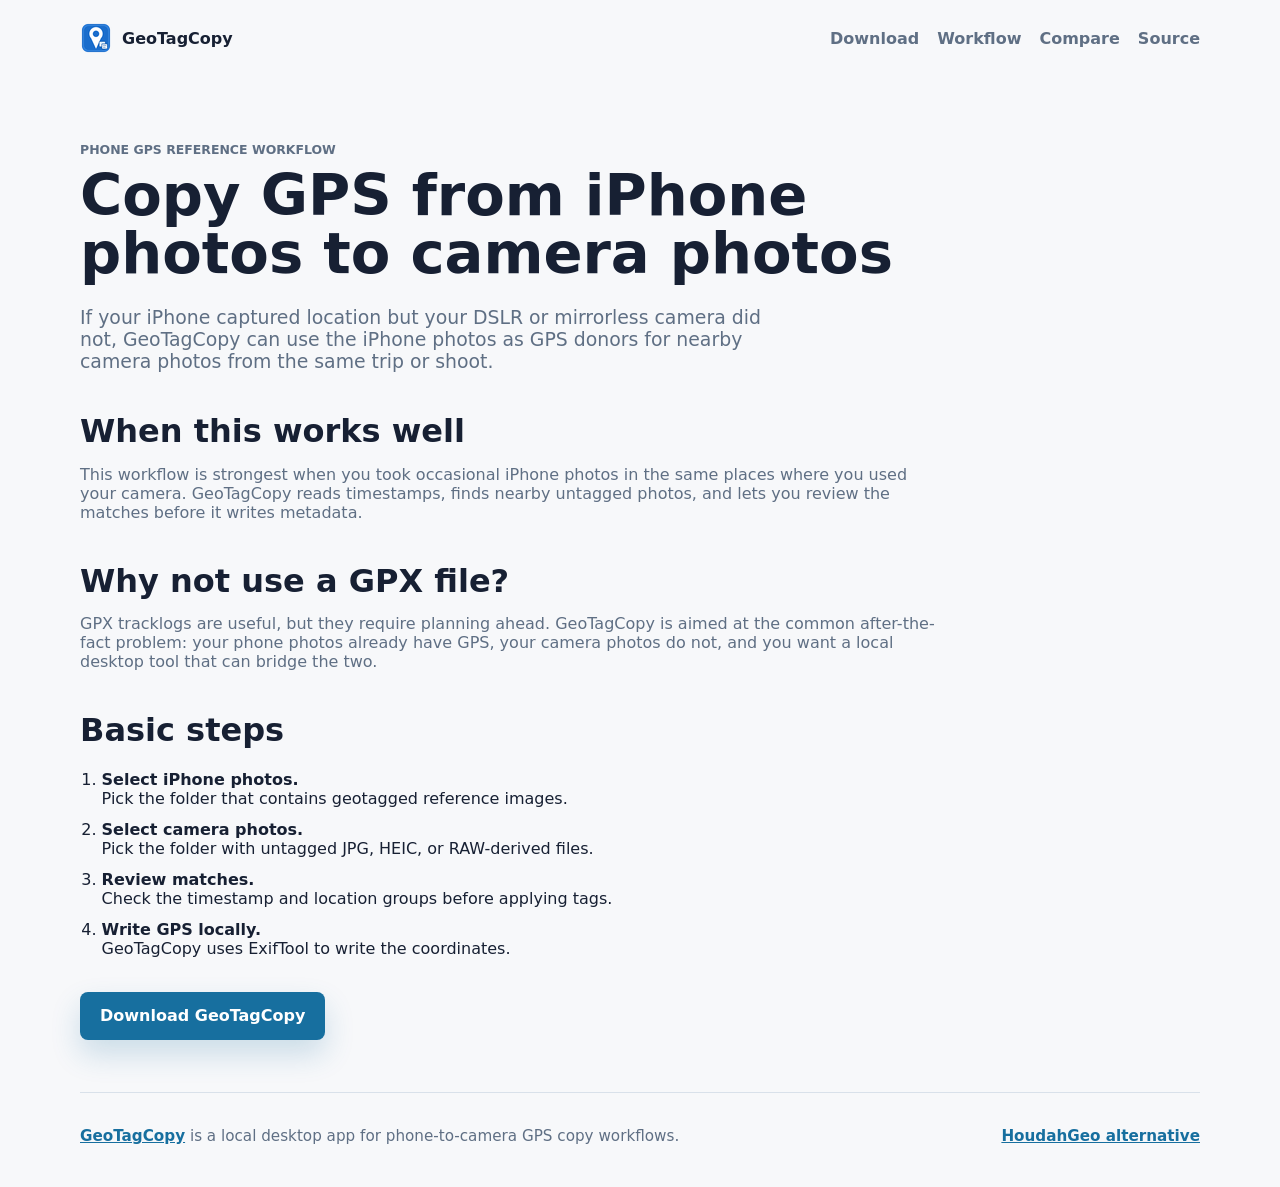
==== site/copy-gps-from-iphone-photos.html @ 1dbddce4 "Enhance site configuration and SEO metadata - Updated the deployment workflow to template site files" ====
<!doctype html>
<html lang="en">
  <head>
    <meta charset="utf-8">
    <meta name="viewport" content="width=device-width, initial-scale=1">
    <title>Copy GPS from iPhone Photos to Camera Photos - GeoTagCopy</title>
    <meta
      name="description"
      content="Use GeoTagCopy to copy GPS coordinates from geotagged iPhone photos to untagged DSLR or mirrorless camera photos by timestamp. Local desktop workflow, no GPX tracklog required."
    >
    <link rel="canonical" href="__SITE_URL__/copy-gps-from-iphone-photos.html">
    <meta property="og:title" content="Copy GPS from iPhone Photos to Camera Photos">
    <meta
      property="og:description"
      content="A local desktop workflow for using iPhone photos as GPS reference images for camera files."
    >
    <meta property="og:type" content="article">
    <meta property="og:url" content="__SITE_URL__/copy-gps-from-iphone-photos.html">
    <meta property="og:image" content="__SITE_URL__/assets/icon.png">
    <link rel="icon" href="assets/favicon.ico">
    <link rel="apple-touch-icon" href="assets/icon.png">
    <link rel="stylesheet" href="styles.css">
  </head>
  <body>
    <header class="site-header">
      <a class="brand" href="index.html" aria-label="GeoTagCopy home">
        <img src="assets/favicon-32.png" width="32" height="32" alt="">
        <span>GeoTagCopy</span>
      </a>
      <nav aria-label="Primary navigation">
        <a href="index.html#download">Download</a>
        <a href="index.html#workflow">Workflow</a>
        <a href="index.html#compare">Compare</a>
        <a href="https://github.com/cloudsecmentor/geotagcopy">Source</a>
      </nav>
    </header>

    <main>
      <article class="content-page">
        <p class="eyebrow">Phone GPS reference workflow</p>
        <h1>Copy GPS from iPhone photos to camera photos</h1>
        <p class="lead">
          If your iPhone captured location but your DSLR or mirrorless camera did
          not, GeoTagCopy can use the iPhone photos as GPS donors for nearby
          camera photos from the same trip or shoot.
        </p>

        <h2>When this works well</h2>
        <p>
          This workflow is strongest when you took occasional iPhone photos in
          the same places where you used your camera. GeoTagCopy reads timestamps,
          finds nearby untagged photos, and lets you review the matches before it
          writes metadata.
        </p>

        <h2>Why not use a GPX file?</h2>
        <p>
          GPX tracklogs are useful, but they require planning ahead. GeoTagCopy
          is aimed at the common after-the-fact problem: your phone photos already
          have GPS, your camera photos do not, and you want a local desktop tool
          that can bridge the two.
        </p>

        <h2>Basic steps</h2>
        <ol class="steps">
          <li><strong>Select iPhone photos.</strong> Pick the folder that contains geotagged reference images.</li>
          <li><strong>Select camera photos.</strong> Pick the folder with untagged JPG, HEIC, or RAW-derived files.</li>
          <li><strong>Review matches.</strong> Check the timestamp and location groups before applying tags.</li>
          <li><strong>Write GPS locally.</strong> GeoTagCopy uses ExifTool to write the coordinates.</li>
        </ol>

        <p class="page-cta">
          <a class="button primary" href="index.html#download">Download GeoTagCopy</a>
        </p>
      </article>
    </main>

    <footer class="site-footer">
      <p><a href="index.html">GeoTagCopy</a> is a local desktop app for phone-to-camera GPS copy workflows.</p>
      <p><a href="houdahgeo-alternative.html">HoudahGeo alternative</a></p>
    </footer>
  </body>
</html>
---- site/styles.css ----
:root {
  color-scheme: light;
  --color-bg: #f7f8fa;
  --color-panel: #ffffff;
  --color-fg: #172033;
  --color-muted: #5f6f84;
  --color-accent: #176f9f;
  --color-accent-dark: #105375;
  --color-warm: #b46a2b;
  --color-border: #d9e1ea;
  --color-soft: #eef5f8;
  --color-shadow: rgba(23, 32, 51, 0.12);
  --radius: 8px;
  --content-width: 1120px;
  font-family:
    Inter, ui-sans-serif, system-ui, -apple-system, BlinkMacSystemFont, "Segoe UI",
    sans-serif;
}

* {
  box-sizing: border-box;
}

html {
  scroll-behavior: smooth;
}

body {
  margin: 0;
  background: var(--color-bg);
  color: var(--color-fg);
  line-height: 1.6;
}

body,
button,
input {
  font: inherit;
}

a {
  color: var(--color-accent);
}

a:focus-visible {
  outline: 3px solid var(--color-accent);
  outline-offset: 4px;
  border-radius: var(--radius);
}

.site-header,
main,
.site-footer {
  width: min(var(--content-width), calc(100% - 32px));
  margin-inline: auto;
}

.site-header {
  display: flex;
  align-items: center;
  justify-content: space-between;
  gap: 20px;
  padding: 22px 0;
}

.brand {
  display: inline-flex;
  align-items: center;
  gap: 10px;
  color: var(--color-fg);
  font-weight: 800;
  text-decoration: none;
}

.brand img {
  border-radius: var(--radius);
}

nav {
  display: flex;
  align-items: center;
  flex-wrap: wrap;
  justify-content: flex-end;
  gap: 10px 18px;
}

nav a {
  color: var(--color-muted);
  font-weight: 650;
  text-decoration: none;
}

nav a:hover {
  color: var(--color-accent);
}

.hero {
  display: grid;
  grid-template-columns: minmax(0, 1.35fr) minmax(300px, 0.65fr);
  gap: 32px;
  align-items: center;
  min-height: 68vh;
  padding: 64px 0 38px;
}

.hero-copy h1,
.content-page h1 {
  max-width: 820px;
  margin: 0;
  font-size: 4.8rem;
  line-height: 1;
  letter-spacing: 0;
}

.hero-text,
.lead {
  max-width: 710px;
  margin: 24px 0 0;
  color: var(--color-muted);
  font-size: 1.18rem;
}

.eyebrow {
  margin: 0 0 10px;
  color: var(--color-warm);
  font-size: 0.78rem;
  font-weight: 800;
  letter-spacing: 0;
  text-transform: uppercase;
}

.hero-actions,
.download-grid,
.feature-grid,
.link-grid,
.source-panel {
  display: grid;
  gap: 14px;
}

.hero-actions {
  grid-template-columns: repeat(2, max-content);
  margin-top: 28px;
}

.button {
  display: inline-flex;
  align-items: center;
  justify-content: center;
  min-height: 48px;
  padding: 12px 20px;
  border-radius: var(--radius);
  font-weight: 800;
  text-align: center;
  text-decoration: none;
}

.button.primary {
  background: var(--color-accent);
  color: #ffffff;
  box-shadow: 0 14px 30px rgba(23, 111, 159, 0.2);
}

.button.primary:hover {
  background: var(--color-accent-dark);
}

.button.secondary {
  border: 1px solid var(--color-border);
  background: #ffffff;
  color: var(--color-fg);
}

.button[aria-disabled="true"] {
  cursor: not-allowed;
  opacity: 0.62;
}

.hero-visual {
  display: grid;
  gap: 20px;
  justify-items: center;
  margin: 0;
  border: 1px solid var(--color-border);
  border-radius: var(--radius);
  background: var(--color-panel);
  box-shadow: 0 24px 60px var(--color-shadow);
  padding: 30px;
}

.hero-visual figcaption {
  margin: 0;
  color: var(--color-muted);
  text-align: center;
}

.hero-visual strong {
  display: block;
  color: var(--color-fg);
}

.app-icon {
  width: 160px;
  height: 160px;
  border-radius: 32px;
}

.section {
  margin: 28px 0;
  padding: 42px 0;
  border-top: 1px solid var(--color-border);
}

.section.compact {
  padding-bottom: 24px;
}

.section-heading {
  max-width: 780px;
}

.section-heading h2,
.section h2,
.content-page h2 {
  margin: 0;
  font-size: 2.65rem;
  line-height: 1.08;
  letter-spacing: 0;
}

.section-heading p,
.section p,
.content-page p {
  color: var(--color-muted);
}

.download-grid,
.feature-grid,
.link-grid {
  grid-template-columns: repeat(3, minmax(0, 1fr));
  margin-top: 24px;
}

.download-grid {
  grid-template-columns: repeat(2, minmax(0, 1fr));
}

.download-card,
.feature-grid article,
.donate-box {
  display: grid;
  gap: 10px;
  border: 1px solid var(--color-border);
  border-radius: var(--radius);
  padding: 24px;
  background: var(--color-panel);
}

.download-card h3,
.feature-grid h3 {
  margin: 0;
  font-size: 1.35rem;
}

.download-card p,
.feature-grid p {
  margin: 0;
}

.subtle-link {
  justify-self: center;
  color: var(--color-muted);
  font-weight: 700;
  text-decoration: none;
}

.subtle-link:hover {
  color: var(--color-accent);
}

.steps {
  margin: 22px 0 0;
  padding-left: 1.35rem;
}

.steps li {
  margin: 12px 0;
}

.steps strong {
  display: block;
  color: var(--color-fg);
}

.link-grid a {
  display: grid;
  align-items: center;
  min-height: 82px;
  border: 1px solid var(--color-border);
  border-radius: var(--radius);
  background: var(--color-soft);
  padding: 18px;
  color: var(--color-fg);
  font-weight: 800;
  text-decoration: none;
}

.link-grid a:hover {
  border-color: var(--color-accent);
  color: var(--color-accent);
}

.faq-list {
  display: grid;
  gap: 12px;
  margin-top: 24px;
}

.faq-list details {
  border: 1px solid var(--color-border);
  border-radius: var(--radius);
  background: var(--color-panel);
  padding: 18px 20px;
}

.faq-list summary {
  cursor: pointer;
  color: var(--color-fg);
  font-weight: 800;
}

.faq-list p {
  margin: 12px 0 0;
}

.split,
.source-panel {
  display: grid;
  grid-template-columns: repeat(2, minmax(0, 1fr));
  align-items: center;
  gap: 24px;
}

.donate-box p {
  margin: 0;
  font-size: 0.95rem;
}

.content-page {
  max-width: 860px;
  padding: 66px 0 36px;
}

.content-page h1 {
  font-size: 3.6rem;
}

.content-page h2 {
  margin-top: 42px;
  font-size: 2rem;
}

.plain-list {
  margin: 16px 0 0;
  padding-left: 1.25rem;
  color: var(--color-muted);
}

.plain-list li {
  margin: 8px 0;
}

.page-cta {
  margin-top: 34px;
}

.site-footer {
  display: flex;
  flex-direction: row;
  justify-content: space-between;
  gap: 18px;
  padding: 34px 0 42px;
  border-top: 1px solid var(--color-border);
  color: var(--color-muted);
  font-size: 0.95rem;
}

.site-footer p {
  margin: 0;
}

.site-footer a {
  font-weight: 700;
}

@media (max-width: 860px) {
  .hero,
  .download-grid,
  .feature-grid,
  .link-grid,
  .split,
  .source-panel {
    grid-template-columns: 1fr;
  }

  .hero {
    min-height: auto;
    padding-top: 42px;
  }

  .hero-actions {
    grid-template-columns: 1fr;
  }

  .hero-copy h1 {
    font-size: 3.1rem;
  }

  .content-page h1 {
    font-size: 2.65rem;
  }

  .section-heading h2,
  .section h2 {
    font-size: 2.15rem;
  }
}

@media (max-width: 719px) {
  .site-header {
    align-items: flex-start;
    flex-direction: column;
  }

  nav {
    justify-content: flex-start;
  }

  .hero-copy h1 {
    font-size: 2.65rem;
  }

  .hero-text,
  .lead {
    font-size: 1.05rem;
  }

  .site-footer {
    flex-direction: column;
  }
}

@media (prefers-color-scheme: dark) {
  :root {
    color-scheme: dark;
    --color-bg: #0f141a;
    --color-panel: #161d25;
    --color-fg: #edf3fb;
    --color-muted: #a8b4c4;
    --color-accent: #64b5db;
    --color-accent-dark: #9bd5ef;
    --color-warm: #e3a765;
    --color-border: #2b3542;
    --color-soft: #172530;
    --color-shadow: rgba(0, 0, 0, 0.42);
  }

  .button.primary {
    color: #07111d;
  }

  .button.secondary,
  .hero-visual,
  .download-card,
  .feature-grid article,
  .donate-box,
  .faq-list details {
    background: var(--color-panel);
  }
}
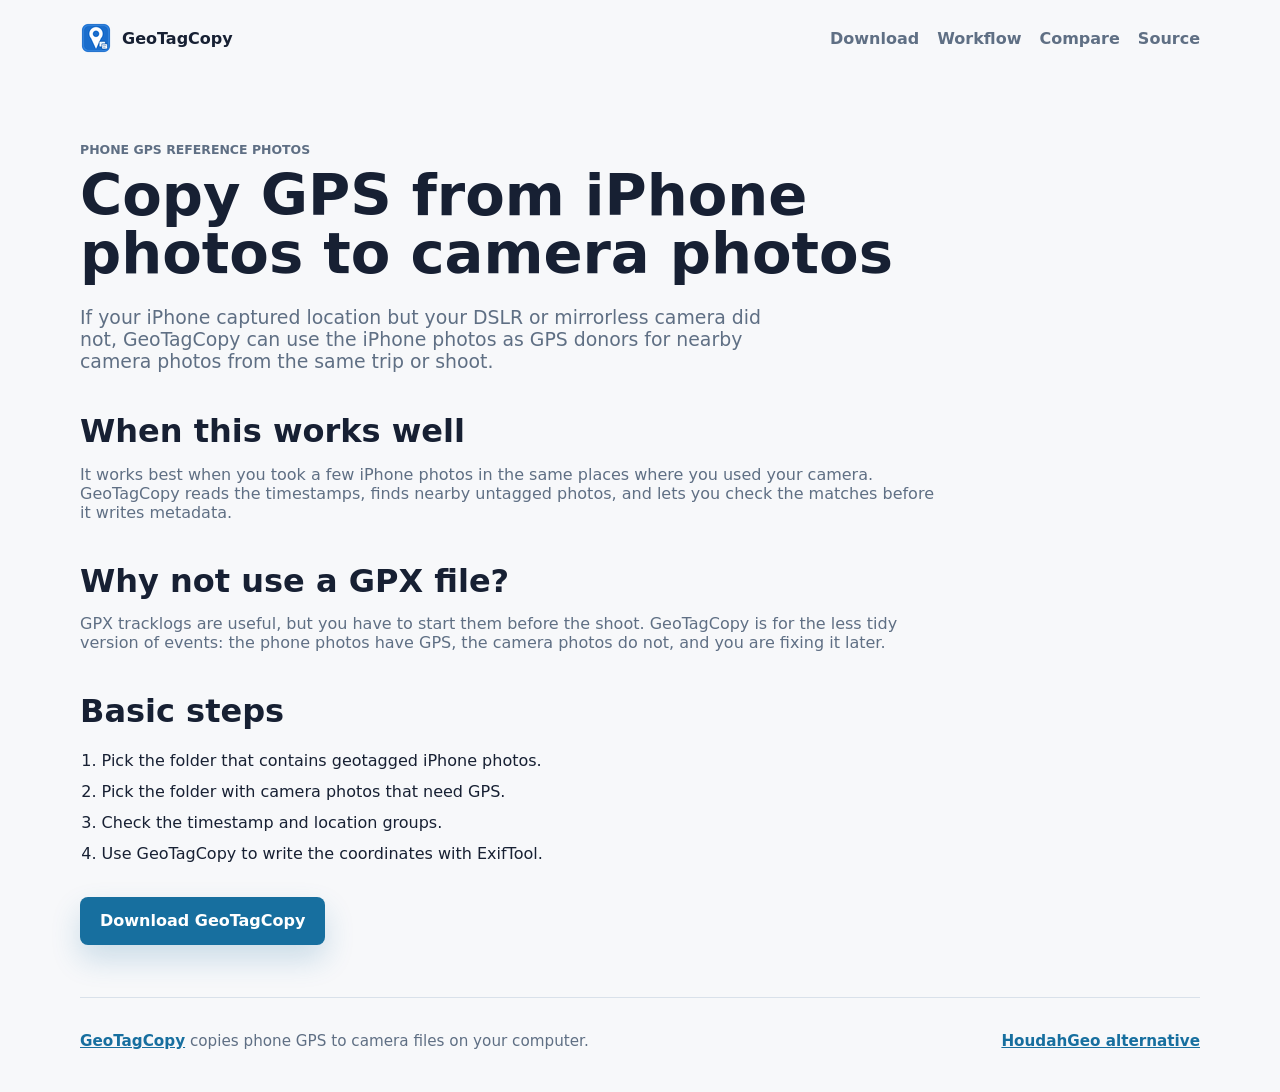
==== commit a2a41b57: "clean up" ====
--- a/site/copy-gps-from-iphone-photos.html
+++ b/site/copy-gps-from-iphone-photos.html
@@ -6,13 +6,13 @@
     <title>Copy GPS from iPhone Photos to Camera Photos - GeoTagCopy</title>
     <meta
       name="description"
-      content="Use GeoTagCopy to copy GPS coordinates from geotagged iPhone photos to untagged DSLR or mirrorless camera photos by timestamp. Local desktop workflow, no GPX tracklog required."
+      content="Use GeoTagCopy to copy GPS coordinates from geotagged iPhone photos to DSLR or mirrorless camera photos that missed location data."
     >
     <link rel="canonical" href="__SITE_URL__/copy-gps-from-iphone-photos.html">
     <meta property="og:title" content="Copy GPS from iPhone Photos to Camera Photos">
     <meta
       property="og:description"
-      content="A local desktop workflow for using iPhone photos as GPS reference images for camera files."
+      content="Use iPhone photos as GPS reference images for camera files that came back untagged."
     >
     <meta property="og:type" content="article">
     <meta property="og:url" content="__SITE_URL__/copy-gps-from-iphone-photos.html">
@@ -37,7 +37,7 @@
 
     <main>
       <article class="content-page">
-        <p class="eyebrow">Phone GPS reference workflow</p>
+        <p class="eyebrow">Phone GPS reference photos</p>
         <h1>Copy GPS from iPhone photos to camera photos</h1>
         <p class="lead">
           If your iPhone captured location but your DSLR or mirrorless camera did
@@ -47,26 +47,25 @@
 
         <h2>When this works well</h2>
         <p>
-          This workflow is strongest when you took occasional iPhone photos in
-          the same places where you used your camera. GeoTagCopy reads timestamps,
-          finds nearby untagged photos, and lets you review the matches before it
-          writes metadata.
+          It works best when you took a few iPhone photos in the same places
+          where you used your camera. GeoTagCopy reads the timestamps, finds
+          nearby untagged photos, and lets you check the matches before it writes
+          metadata.
         </p>
 
         <h2>Why not use a GPX file?</h2>
         <p>
-          GPX tracklogs are useful, but they require planning ahead. GeoTagCopy
-          is aimed at the common after-the-fact problem: your phone photos already
-          have GPS, your camera photos do not, and you want a local desktop tool
-          that can bridge the two.
+          GPX tracklogs are useful, but you have to start them before the shoot.
+          GeoTagCopy is for the less tidy version of events: the phone photos
+          have GPS, the camera photos do not, and you are fixing it later.
         </p>
 
         <h2>Basic steps</h2>
         <ol class="steps">
-          <li><strong>Select iPhone photos.</strong> Pick the folder that contains geotagged reference images.</li>
-          <li><strong>Select camera photos.</strong> Pick the folder with untagged JPG, HEIC, or RAW-derived files.</li>
-          <li><strong>Review matches.</strong> Check the timestamp and location groups before applying tags.</li>
-          <li><strong>Write GPS locally.</strong> GeoTagCopy uses ExifTool to write the coordinates.</li>
+          <li>Pick the folder that contains geotagged iPhone photos.</li>
+          <li>Pick the folder with camera photos that need GPS.</li>
+          <li>Check the timestamp and location groups.</li>
+          <li>Use GeoTagCopy to write the coordinates with ExifTool.</li>
         </ol>
 
         <p class="page-cta">
@@ -76,7 +75,7 @@
     </main>
 
     <footer class="site-footer">
-      <p><a href="index.html">GeoTagCopy</a> is a local desktop app for phone-to-camera GPS copy workflows.</p>
+      <p><a href="index.html">GeoTagCopy</a> copies phone GPS to camera files on your computer.</p>
       <p><a href="houdahgeo-alternative.html">HoudahGeo alternative</a></p>
     </footer>
   </body>
